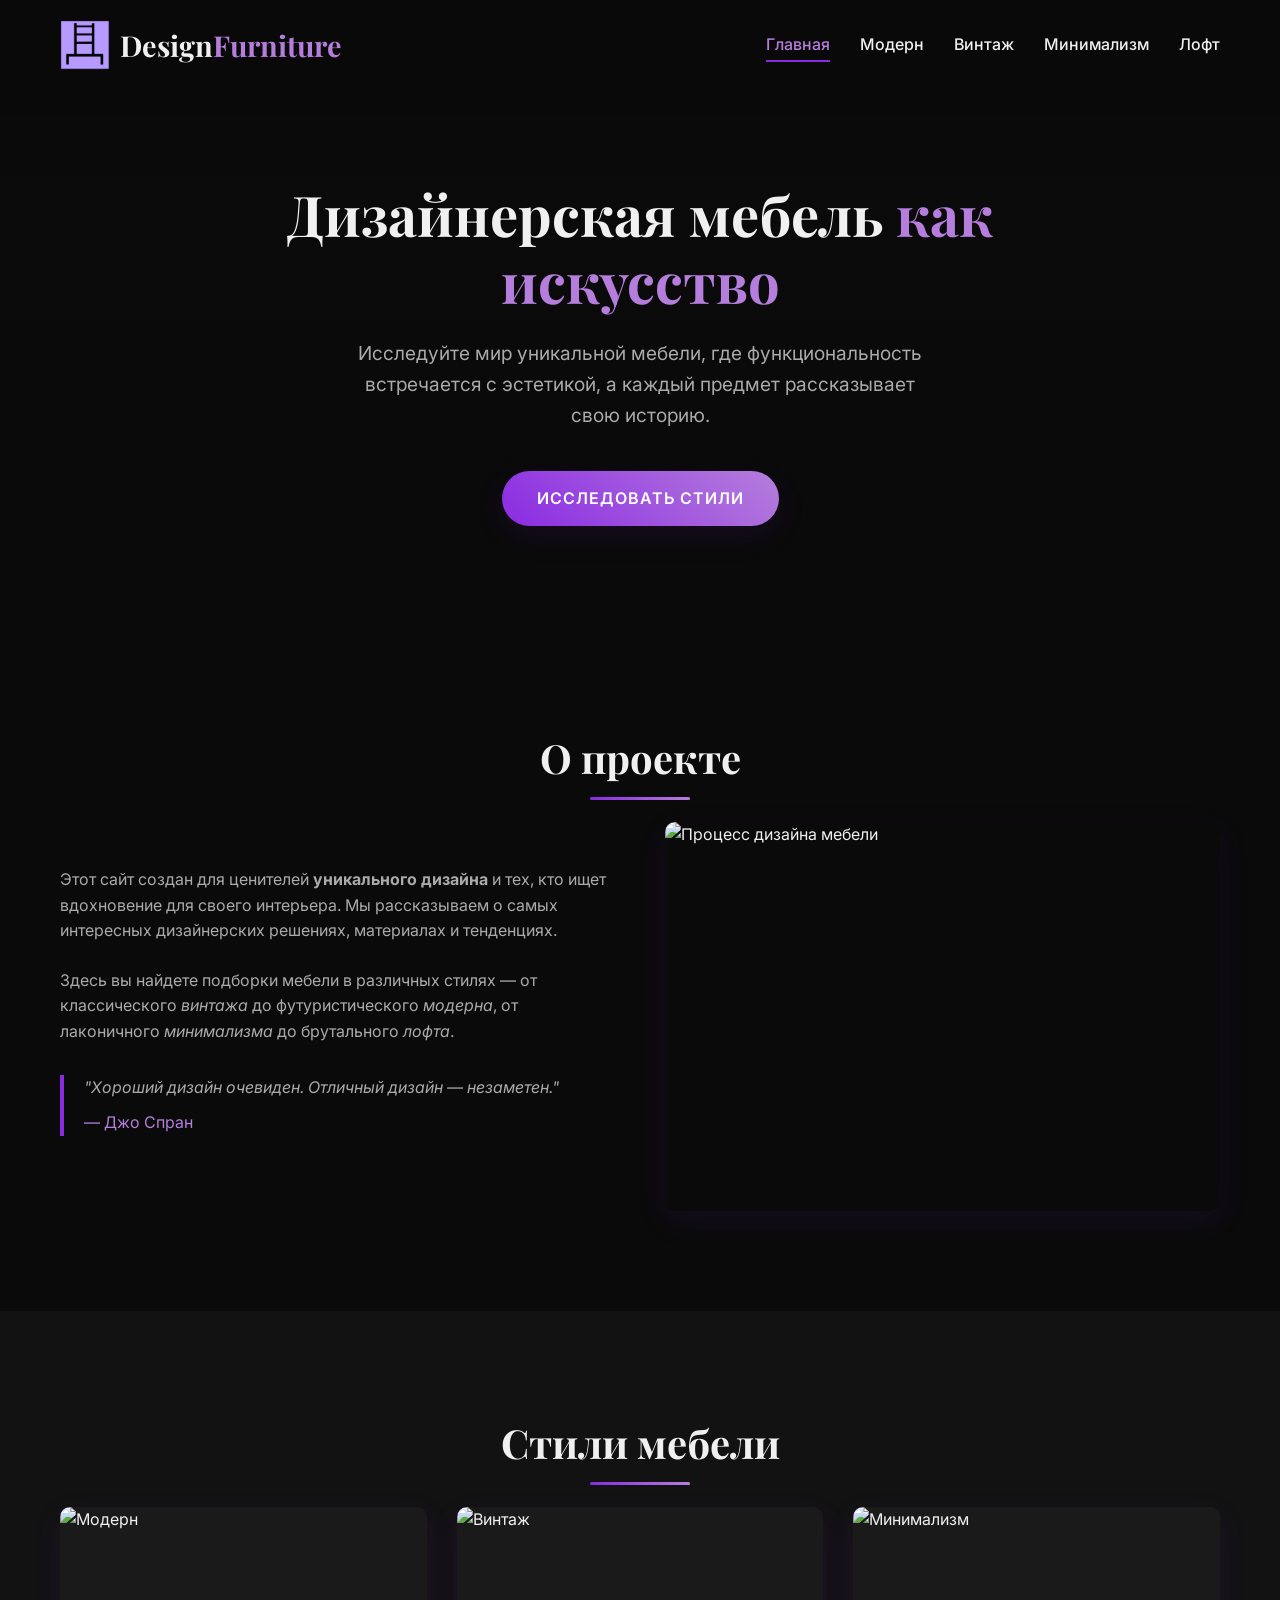
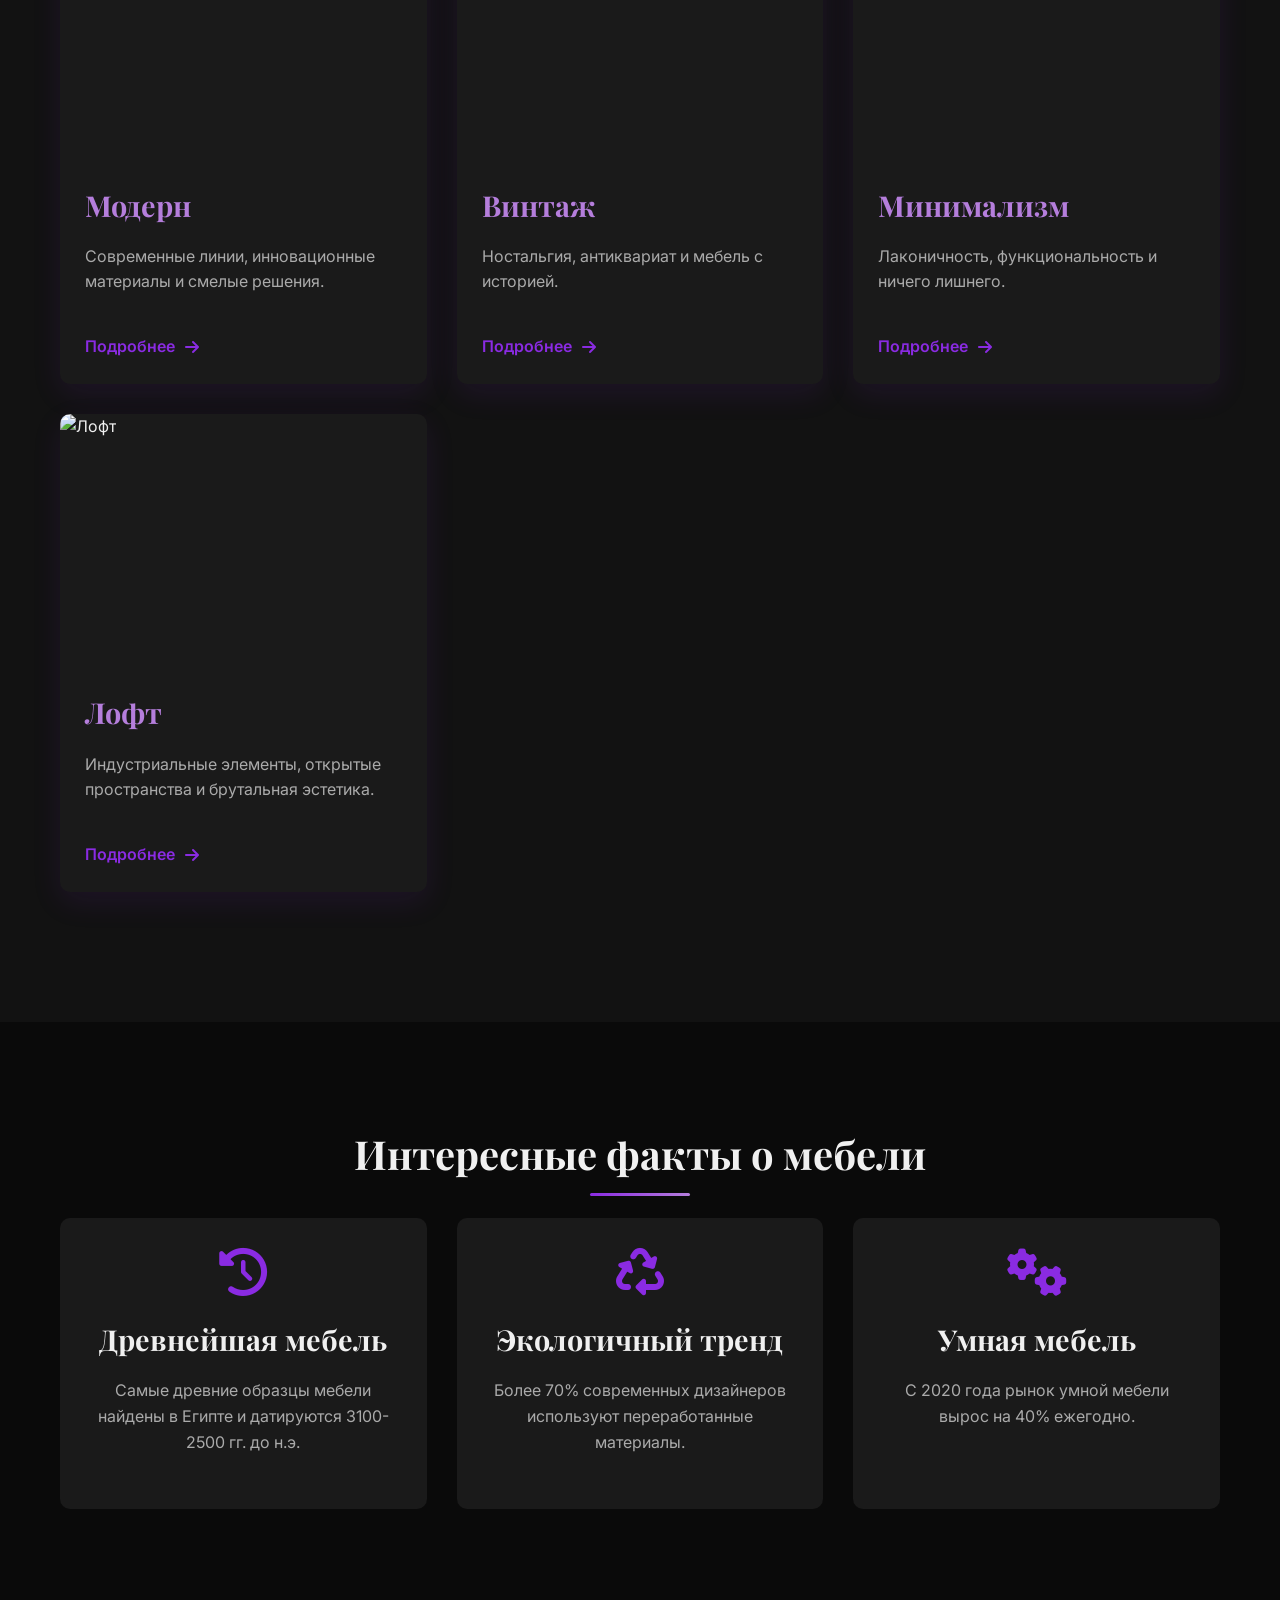
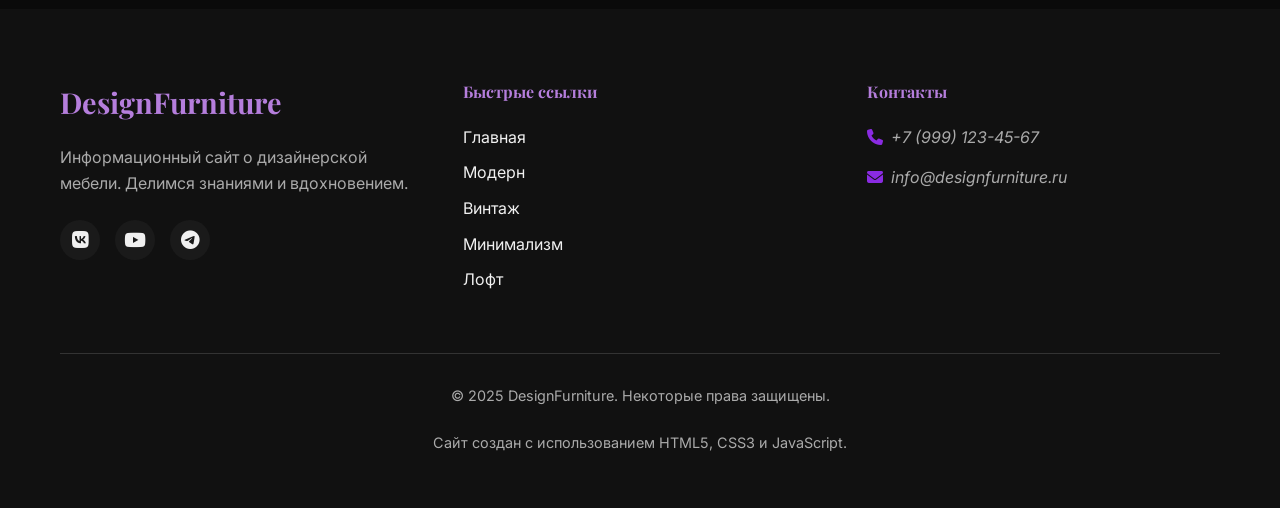
==== index.html @ 516ba51f "Верс_1" ====
<!DOCTYPE html>
<html lang="ru">
<link rel="icon" type="image/png" href="pages/assets/логотип.png">
<head>
    <meta charset="UTF-8">
    <meta name="viewport" content="width=device-width, initial-scale=1.0">
    <title>Design Furniture | Дизайнерская мебель</title>
    <link rel="stylesheet" href="styles.css">
    <link rel="stylesheet" href="https://cdnjs.cloudflare.com/ajax/libs/font-awesome/6.4.0/css/all.min.css">
    <link href="https://fonts.googleapis.com/css2?family=Inter:wght@300;400;500;600;700&family=Playfair+Display:wght@700&display=swap" rel="stylesheet">
</head>
<body>
    <!-- Шапка с навигацией -->
    <header class="header">
        <div class="container">
            <div class="header-content">
                <a href="index.html" class="logo">
                    <img src="pages/assets/логотип.png" height="50em">
                    <span>Design<span class="logo-accent">Furniture</span></span>
                </a>
                
                <nav class="nav" id="mainNav">
                    <ul class="nav-list">
                        <li class="nav-item"><a href="index.html" class="nav-link active">Главная</a></li>
                        <li class="nav-item"><a href="pages/modern.html" class="nav-link">Модерн</a></li>
                        <li class="nav-item"><a href="pages/vintage.html" class="nav-link">Винтаж</a></li>
                        <li class="nav-item"><a href="pages/minimalism.html" class="nav-link">Минимализм</a></li>
                        <li class="nav-item"><a href="pages/loft.html" class="nav-link">Лофт</a></li>
                    </ul>
                </nav>
                
                <div class="burger-menu" id="burgerMenu">
                    <span></span>
                    <span></span>
                    <span></span>
                </div>
            </div>
        </div>
    </header>

    <!-- Главный контент -->
    <main class="main">
        <!-- Герой-секция -->
        <section class="hero">
            <div class="container">
                <div class="hero-content">
                    <h1 class="hero-title">Дизайнерская мебель <span class="highlight">как искусство</span></h1>
                    <p class="hero-text">Исследуйте мир уникальной мебели, где функциональность встречается с эстетикой, а каждый предмет рассказывает свою историю.</p>
                    <a href="#styles" class="btn-hero">Исследовать стили</a>
                </div>
            </div>
        </section>

        <!-- Секция "О сайте" -->
        <section class="about">
            <div class="container">
                <h2 class="section-title">О проекте</h2>
                <div class="about-content">
                    <div class="about-text">
                        <p>Этот сайт создан для ценителей <strong>уникального дизайна</strong> и тех, кто ищет вдохновение для своего интерьера. Мы рассказываем о самых интересных дизайнерских решениях, материалах и тенденциях.</p>
                        <p>Здесь вы найдете подборки мебели в различных стилях — от классического <em>винтажа</em> до футуристического <em>модерна</em>, от лаконичного <em>минимализма</em> до брутального <em>лофта</em>.</p>
                        <blockquote class="quote">
                            "Хороший дизайн очевиден. Отличный дизайн — незаметен."
                            <cite>— Джо Спран</cite>
                        </blockquote>
                    </div>
                    <div class="about-image">
                        <img src="https://mir-s3-cdn-cf.behance.net/projects/404/20a96a138754061.Y3JvcCwxNzg5LDE0MDAsOCww.png" alt="Процесс дизайна мебели" width="500" height="350">
                    </div>
                </div>
            </div>
        </section>

        <!-- Секция со стилями -->
        <section class="styles" id="styles">
            <div class="container">
                <h2 class="section-title">Стили мебели</h2>
                <div class="styles-grid">
                    <article class="style-card">
                        <div class="card-image">
                            <img src="https://pic.rutubelist.ru/playlist/296d9b6a-b5a3-11ef-8673-02420a000b3f.jpg" alt="Модерн" width="400" height="250">
                        </div>
                        <div class="card-content">
                            <h3>Модерн</h3>
                            <p>Современные линии, инновационные материалы и смелые решения.</p>
                            <a href="pages/modern.html" class="btn-card">Подробнее <i class="fas fa-arrow-right"></i></a>
                        </div>
                    </article>
                    
                    <article class="style-card">
                        <div class="card-image">
                            <img src="https://cs1.livemaster.ru/storage/27/12/bbef2e08937c704de5c26e4995up--vintazh-antikvarnaya-mebel-bolshoj-assortiment-na-vybor.jpg" alt="Винтаж" width="400" height="250">
                        </div>
                        <div class="card-content">
                            <h3>Винтаж</h3>
                            <p>Ностальгия, антиквариат и мебель с историей.</p>
                            <a href="pages/vintage.html" class="btn-card">Подробнее <i class="fas fa-arrow-right"></i></a>
                        </div>
                    </article>
                    
                    <article class="style-card">
                        <div class="card-image">
                            <img src="https://www.reflexangelo.com/wp-content/uploads/2021/06/6076_luce-scrivania_1-cassettiera.jpg" alt="Минимализм" width="400" height="250">
                        </div>
                        <div class="card-content">
                            <h3>Минимализм</h3>
                            <p>Лаконичность, функциональность и ничего лишнего.</p>
                            <a href="pages/minimalism.html" class="btn-card">Подробнее <i class="fas fa-arrow-right"></i></a>
                        </div>
                    </article>
                </div>
                
                <div class="styles-grid">
                    <article class="style-card">
                        <div class="card-image">
                            <img src="https://kovanni.ru/wp-content/uploads/2021/08/image.jpg" alt="Лофт" width="400" height="250">
                        </div>
                        <div class="card-content">
                            <h3>Лофт</h3>
                            <p>Индустриальные элементы, открытые пространства и брутальная эстетика.</p>
                            <a href="pages/loft.html" class="btn-card">Подробнее <i class="fas fa-arrow-right"></i></a>
                        </div>
                    </article>
                </div>
            </div>
        </section>

        <!-- Секция с фактами -->
        <section class="facts">
            <div class="container">
                <h2 class="section-title">Интересные факты о мебели</h2>
                <div class="facts-list">
                    <div class="fact-item">
                        <i class="fas fa-history fact-icon"></i>
                        <h3>Древнейшая мебель</h3>
                        <p>Самые древние образцы мебели найдены в Египте и датируются 3100-2500 гг. до н.э.</p>
                    </div>
                    <div class="fact-item">
                        <i class="fas fa-recycle fact-icon"></i>
                        <h3>Экологичный тренд</h3>
                        <p>Более 70% современных дизайнеров используют переработанные материалы.</p>
                    </div>
                    <div class="fact-item">
                        <i class="fas fa-cogs fact-icon"></i>
                        <h3>Умная мебель</h3>
                        <p>С 2020 года рынок умной мебели вырос на 40% ежегодно.</p>
                    </div>
                </div>
            </div>
        </section>
    </main>

    <!-- Подвал -->
    <footer class="footer">
        <div class="container">
            <div class="footer-content">
                <div class="footer-info">
                    <h3>DesignFurniture</h3>
                    <p>Информационный сайт о дизайнерской мебели. Делимся знаниями и вдохновением.</p>
                    <div class="social-links">
                        <a href="#" class="social-link"><i class="fab fa-vk"></i></a>
                        <a href="#" class="social-link"><i class="fab fa-youtube"></i></a>
                        <a href="#" class="social-link"><i class="fab fa-telegram"></i></a>
                    </div>
                </div>
                
                <div class="footer-nav">
                    <h4>Быстрые ссылки</h4>
                    <ul>
                        <li><a href="index.html">Главная</a></li>
                        <li><a href="pages/modern.html">Модерн</a></li>
                        <li><a href="pages/vintage.html">Винтаж</a></li>
                        <li><a href="pages/minimalism.html">Минимализм</a></li>
                        <li><a href="pages/loft.html">Лофт</a></li>
                    </ul>
                </div>
                
                <div class="footer-contact">
                    <h4>Контакты</h4>
                    <address>
                        <p><a href="tel:+79991234567"><i class="fas fa-phone"></i> +7 (999) 123-45-67</a></p>
                        <p><a href="mailto:info@designfurniture.ru"><i class="fas fa-envelope"></i> info@designfurniture.ru</a></p>
                    </address>
                </div>
            </div>
            
            <div class="footer-bottom">
                <p>&copy; 2025 DesignFurniture. Некоторые права защищены.</p>
                <p>Сайт создан с использованием HTML5, CSS3 и JavaScript.</p>
            </div>
        </div>
    </footer>

    <script src="burger-menu.js"></script>
    <script src="script.js"></script>
</body>
</html>
---- styles.css ----
/* CSS переменные */
:root {
    --primary-color: #8a2be2;
    --primary-light: #b57edc;
    --primary-dark: #5a1a9c;
    --secondary-color: #d4a5ff;
    --bg-dark: #0a0a0a;
    --bg-card: #1a1a1a;
    --text-light: #f0f0f0;
    --text-gray: #aaa;
    --border-color: #333;
    --shadow: 0 10px 30px rgba(138, 43, 226, 0.1);
    --transition: all 0.3s ease;
}

/* Сброс и базовые стили */
* {
    margin: 0;
    padding: 0;
    box-sizing: border-box;
}

body {
    font-family: 'Inter', sans-serif;
    background-color: var(--bg-dark);
    color: var(--text-light);
    line-height: 1.6;
    overflow-x: hidden;
}

.container {
    width: 100%;
    max-width: 1200px;
    margin: 0 auto;
    padding: 0 20px;
}

/* Типография */
h1, h2, h3, h4, .logo {
    font-family: 'Playfair Display', serif;
    font-weight: 700;
}

h1 {
    font-size: 3.5rem;
    line-height: 1.2;
    margin-bottom: 1.5rem;
}

h2 {
    font-size: 2.5rem;
    margin-bottom: 2rem;
    text-align: center;
    position: relative;
}

h2:after {
    content: '';
    position: absolute;
    bottom: -10px;
    left: 50%;
    transform: translateX(-50%);
    width: 100px;
    height: 3px;
    background: linear-gradient(90deg, var(--primary-color), var(--primary-light));
    border-radius: 2px;
}

h3 {
    font-size: 1.8rem;
    margin-bottom: 1rem;
}

p {
    margin-bottom: 1.5rem;
    color: var(--text-gray);
}

a {
    text-decoration: none;
    color: inherit;
    transition: var(--transition);
}

.highlight {
    color: var(--primary-light);
    position: relative;
}

.highlight:after {
    content: '';
    position: absolute;
    bottom: 2px;
    left: 0;
    width: 100%;
    height: 4px;
    background-color: var(--primary-color);
    opacity: 0.3;
    z-index: -1;
}

/* Шапка */
.header {
    background-color: rgba(10, 10, 10, 0.95);
    backdrop-filter: blur(10px);
    padding: 20px 0;
    position: fixed;
    top: 0;
    left: 0;
    width: 100%;
    z-index: 1000;
    box-shadow: 0 5px 20px rgba(0, 0, 0, 0.2);
}

.header-content {
    display: flex;
    justify-content: space-between;
    align-items: center;
}

.logo {
    font-size: 1.8rem;
    display: flex;
    align-items: center;
    gap: 10px;
}

.logo i {
    color: var(--primary-color);
    font-size: 2rem;
}

.logo-accent {
    color: var(--primary-light);
}

/* Навигация */
.nav-list {
    display: flex;
    list-style: none;
    gap: 30px;
}

.nav-link {
    font-weight: 500;
    padding: 8px 0;
    position: relative;
}

.nav-link:after {
    content: '';
    position: absolute;
    bottom: 0;
    left: 0;
    width: 0;
    height: 2px;
    background-color: var(--primary-color);
    transition: var(--transition);
}

.nav-link:hover:after,
.nav-link.active:after {
    width: 100%;
}

.nav-link:hover,
.nav-link.active {
    color: var(--primary-light);
}

/* Бургер-меню */
.burger-menu {
    display: none;
    flex-direction: column;
    justify-content: space-between;
    width: 30px;
    height: 21px;
    cursor: pointer;
    z-index: 1001;
}

.burger-menu span {
    display: block;
    height: 3px;
    width: 100%;
    background-color: var(--text-light);
    border-radius: 3px;
    transition: var(--transition);
}

/* Главный контент */
.main {
    margin-top: 80px;
}

/* Герой-секция */
.hero {
    padding: 100px 0;
    background: linear-gradient(rgba(10, 10, 10, 0.8), rgba(10, 10, 10, 0.9)), url('images/hero-bg.jpg');
    background-size: cover;
    background-position: center;
    text-align: center;
}

.hero-content {
    max-width: 800px;
    margin: 0 auto;
}

.hero-text {
    font-size: 1.2rem;
    margin-bottom: 2.5rem;
    max-width: 600px;
    margin-left: auto;
    margin-right: auto;
}

.btn-hero {
    display: inline-block;
    background: linear-gradient(45deg, var(--primary-color), var(--primary-light));
    color: white;
    padding: 15px 35px;
    border-radius: 50px;
    font-weight: 600;
    text-transform: uppercase;
    letter-spacing: 1px;
    box-shadow: var(--shadow);
    transition: var(--transition);
}

.btn-hero:hover {
    transform: translateY(-5px);
    box-shadow: 0 15px 35px rgba(138, 43, 226, 0.3);
}

/* Секция "О сайте" */
.about {
    padding: 100px 0;
}

.about-content {
    display: flex;
    align-items: center;
    gap: 50px;
}

.about-text {
    flex: 1;
}

.about-image {
    flex: 1;
    border-radius: 10px;
    overflow: hidden;
    box-shadow: var(--shadow);
}

.about-image img {
    width: 100%;
    height: auto;
    display: block;
    transition: var(--transition);
}

.about-image:hover img {
    transform: scale(1.05);
}

.quote {
    border-left: 4px solid var(--primary-color);
    padding-left: 20px;
    margin: 30px 0;
    font-style: italic;
    color: var(--text-gray);
}

.quote cite {
    display: block;
    margin-top: 10px;
    font-style: normal;
    color: var(--primary-light);
}

/* Секция со стилями */
.styles {
    padding: 100px 0;
    background-color: rgba(26, 26, 26, 0.5);
}

.styles-grid {
    display: grid;
    grid-template-columns: repeat(3, 1fr);
    gap: 30px;
    margin-bottom: 30px;
}

.style-card {
    background-color: var(--bg-card);
    border-radius: 10px;
    overflow: hidden;
    box-shadow: var(--shadow);
    transition: var(--transition);
    position: relative;
}

.style-card:hover {
    transform: translateY(-10px);
    box-shadow: 0 20px 40px rgba(138, 43, 226, 0.2);
}

.card-image {
    height: 250px;
    overflow: hidden;
}

.card-image img {
    width: 100%;
    height: 100%;
    object-fit: cover;
    transition: var(--transition);
}

.style-card:hover .card-image img {
    transform: scale(1.1);
}

.card-content {
    padding: 25px;
}

.card-content h3 {
    color: var(--primary-light);
}

.btn-card {
    display: inline-flex;
    align-items: center;
    gap: 10px;
    color: var(--primary-color);
    font-weight: 600;
    margin-top: 15px;
}

.btn-card:hover {
    color: var(--primary-light);
    gap: 15px;
}

/* Секция с фактами */
.facts {
    padding: 100px 0;
}

.facts-list {
    display: grid;
    grid-template-columns: repeat(3, 1fr);
    gap: 30px;
}

.fact-item {
    text-align: center;
    padding: 30px;
    background-color: var(--bg-card);
    border-radius: 10px;
    transition: var(--transition);
}

.fact-item:hover {
    transform: translateY(-5px);
    box-shadow: var(--shadow);
}

.fact-icon {
    font-size: 3rem;
    color: var(--primary-color);
    margin-bottom: 20px;
}

/* Подвал */
.footer {
    background-color: #111;
    padding: 70px 0 30px;
}

.footer-content {
    display: grid;
    grid-template-columns: repeat(3, 1fr);
    gap: 50px;
    margin-bottom: 50px;
}

.footer-info h3 {
    color: var(--primary-light);
    margin-bottom: 20px;
}

.social-links {
    display: flex;
    gap: 15px;
    margin-top: 20px;
}

.social-link {
    display: flex;
    align-items: center;
    justify-content: center;
    width: 40px;
    height: 40px;
    background-color: var(--bg-card);
    border-radius: 50%;
    font-size: 1.2rem;
    transition: var(--transition);
}

.social-link:hover {
    background-color: var(--primary-color);
    transform: translateY(-5px);
}

.footer-nav h4,
.footer-contact h4 {
    color: var(--primary-light);
    margin-bottom: 20px;
}

.footer-nav ul {
    list-style: none;
}

.footer-nav li {
    margin-bottom: 10px;
}

.footer-nav a:hover {
    color: var(--primary-light);
    padding-left: 5px;
}

.footer-contact address p {
    display: flex;
    align-items: center;
    gap: 10px;
    margin-bottom: 15px;
}

.footer-contact i {
    color: var(--primary-color);
    width: 20px;
}

.footer-bottom {
    text-align: center;
    padding-top: 30px;
    border-top: 1px solid var(--border-color);
    color: var(--text-gray);
    font-size: 0.9rem;
}

/* Адаптивность */
@media (max-width: 1024px) {
    .styles-grid,
    .facts-list {
        grid-template-columns: repeat(2, 1fr);
    }
    
    .footer-content {
        grid-template-columns: repeat(2, 1fr);
    }
}

@media (max-width: 768px) {
    h1 {
        font-size: 2.5rem;
    }
    
    h2 {
        font-size: 2rem;
    }
    
    .burger-menu {
        display: flex;
    }
    
    .nav {
        position: fixed;
        top: 0;
        right: -100%;
        width: 80%;
        max-width: 300px;
        height: 100vh;
        background-color: rgba(26, 26, 26, 0.98);
        backdrop-filter: blur(10px);
        padding: 100px 30px 30px;
        transition: right 0.5s ease;
        z-index: 1000;
    }
    
    .nav.active {
        right: 0;
    }
    
    .nav-list {
        flex-direction: column;
        gap: 20px;
    }
    
    .burger-menu.active span:nth-child(1) {
        transform: rotate(45deg) translate(6px, 6px);
    }
    
    .burger-menu.active span:nth-child(2) {
        opacity: 0;
    }
    
    .burger-menu.active span:nth-child(3) {
        transform: rotate(-45deg) translate(6px, -6px);
    }
    
    .about-content {
        flex-direction: column;
    }
    
    .styles-grid,
    .facts-list {
        grid-template-columns: 1fr;
    }
    
    .footer-content {
        grid-template-columns: 1fr;
        gap: 30px;
    }
}

@media (max-width: 480px) {
    .container {
        padding: 0 15px;
    }
    
    h1 {
        font-size: 2rem;
    }
    
    h2 {
        font-size: 1.8rem;
    }
    
    .hero {
        padding: 70px 0;
    }
    
    .about,
    .styles,
    .facts {
        padding: 70px 0;
    }
    
    .btn-hero {
        padding: 12px 25px;
    }
}

@media (max-width: 320px) {
    h1 {
        font-size: 1.8rem;
    }
    
    .hero-text {
        font-size: 1rem;
    }
    
    .logo {
        font-size: 1.5rem;
    }
    
    .logo i {
        font-size: 1.7rem;
    }
}

/* Дополнительные стили для страниц стилей */
.styled-list {
    list-style: none;
    margin: 20px 0;
}

.styled-list li {
    padding-left: 25px;
    position: relative;
    margin-bottom: 10px;
}

.styled-list li:before {
    content: '▸';
    position: absolute;
    left: 0;
    color: var(--primary-color);
}

.materials {
    display: flex;
    flex-wrap: wrap;
    gap: 10px;
    margin-top: 15px;
}

.material-tag {
    background-color: rgba(138, 43, 226, 0.2);
    color: var(--primary-light);
    padding: 5px 10px;
    border-radius: 20px;
    font-size: 0.8rem;
    font-weight: 500;
}

/* Анимации */
@keyframes fadeInUp {
    from {
        opacity: 0;
        transform: translateY(30px);
    }
    to {
        opacity: 1;
        transform: translateY(0);
    }
}

.animated {
    animation: fadeInUp 0.8s ease forwards;
}

/* Стили для страницы Винтаж */
.description-list {
    margin: 20px 0;
}

.description-list dt {
    font-weight: 600;
    color: var(--primary-light);
    margin-top: 15px;
}

.description-list dd {
    margin-left: 20px;
    margin-bottom: 10px;
    color: var(--text-gray);
}

/* Стили для таймлайна */
.timeline {
    padding: 80px 0;
}

.timeline-container {
    max-width: 800px;
    margin: 0 auto;
    position: relative;
}

/* Вертикальная линия таймлайна */
.timeline-container:before {
    content: '';
    position: absolute;
    left: 100px;
    top: 0;
    bottom: 0;
    width: 3px;
    background: linear-gradient(to bottom, var(--primary-color), var(--primary-light));
    z-index: 1;
}

.timeline-item {
    display: flex;
    margin-bottom: 60px;
    position: relative;
    z-index: 2;
}

/* Точки на линии таймлайна */
.timeline-item:after {
    content: '';
    position: absolute;
    left: 97px;
    top: 0;
    width: 9px;
    height: 9px;
    background-color: var(--primary-light);
    border-radius: 50%;
    border: 3px solid var(--bg-dark);
    z-index: 3;
}

.timeline-year {
    width: 100px;
    font-weight: 700;
    font-size: 1.2rem;
    color: var(--primary-light);
    flex-shrink: 0;
    text-align: right;
    padding-right: 30px;
    position: relative;
}

.timeline-content {
    flex: 1;
    padding-left: 40px;
    background-color: rgba(26, 26, 26, 0.7);
    border-radius: 10px;
    padding: 25px;
    margin-left: 20px;
    border-left: 3px solid var(--primary-color);
    box-shadow: 0 5px 15px rgba(0, 0, 0, 0.1);
}

.timeline-content h3 {
    margin-top: 0;
    color: var(--primary-light);
    margin-bottom: 10px;
}

/* Адаптивность для таймлайна */
@media (max-width: 768px) {
    .timeline-container:before {
        left: 30px; /* Сдвигаем линию левее */
    }
    
    .timeline-item {
        flex-direction: column;
        margin-bottom: 50px;
    }
    
    .timeline-item:after {
        left: 27px; /* Сдвигаем точку вместе с линией */
    }
    
    .timeline-year {
        width: auto;
        text-align: left;
        padding-left: 60px; /* Отступ для точки и линии */
        padding-right: 0;
        margin-bottom: 10px;
        font-size: 1.3rem;
    }
    
    .timeline-content {
        margin-left: 60px;
        padding-left: 25px;
        margin-top: 10px;
    }
}

@media (max-width: 480px) {
    .timeline-container:before {
        left: 20px;
    }
    
    .timeline-item:after {
        left: 17px;
    }
    
    .timeline-year {
        padding-left: 40px;
        font-size: 1.1rem;
    }
    
    .timeline-content {
        padding: 20px;
    }
}

@media (max-width: 320px) {
    .timeline-container:before {
        left: 15px;
    }
    
    .timeline-item:after {
        left: 12px;
        width: 7px;
        height: 7px;
    }
    
    .timeline-year {
        padding-left: 30px;
        font-size: 1rem;
    }
    
    .timeline-content {
        padding: 15px;
        font-size: 0.9rem;
    }
}

/* Стили для страницы Минимализм */
.comparison {
    padding: 80px 0;
}

.comparison-grid {
    display: grid;
    grid-template-columns: repeat(2, 1fr);
    gap: 40px;
    max-width: 800px;
    margin: 0 auto;
}

.comparison-item {
    padding: 30px;
    border-radius: 10px;
    background-color: var(--bg-card);
}

.comparison-item h3 {
    text-align: center;
    margin-bottom: 20px;
}

.comparison-item.minimalist {
    border-top: 4px solid var(--primary-color);
}

.comparison-item.maximalist {
    border-top: 4px solid #ff6b6b;
}

.comparison-item ul {
    list-style: none;
}

.comparison-item li {
    padding: 8px 0;
    border-bottom: 1px solid var(--border-color);
}

.comparison-item li:last-child {
    border-bottom: none;
}

/* Стили для страницы Лофт */
.conversion {
    padding: 80px 0;
}

.conversion-steps {
    display: grid;
    grid-template-columns: repeat(4, 1fr);
    gap: 20px;
}

.step {
    text-align: center;
    padding: 20px;
    background-color: var(--bg-card);
    border-radius: 10px;
    position: relative;
}

.step-number {
    width: 40px;
    height: 40px;
    background-color: var(--primary-color);
    color: white;
    border-radius: 50%;
    display: flex;
    align-items: center;
    justify-content: center;
    font-weight: 700;
    font-size: 1.2rem;
    margin: 0 auto 15px;
}

.step h3 {
    font-size: 1.2rem;
    margin-bottom: 10px;
}

/* Адаптивность для новых элементов */
@media (max-width: 1024px) {
    .conversion-steps {
        grid-template-columns: repeat(2, 1fr);
    }
}

@media (max-width: 768px) {
    .timeline-item {
        flex-direction: column;
    }
    
    .timeline-item:before {
        left: 20px;
    }
    
    .timeline-year {
        width: auto;
        margin-bottom: 10px;
    }
    
    .timeline-content {
        padding-left: 40px;
    }
    
    .comparison-grid {
        grid-template-columns: 1fr;
    }
    
    .conversion-steps {
        grid-template-columns: 1fr;
    }
}

@media (max-width: 480px) {
    .timeline-content {
        padding-left: 30px;
    }
}
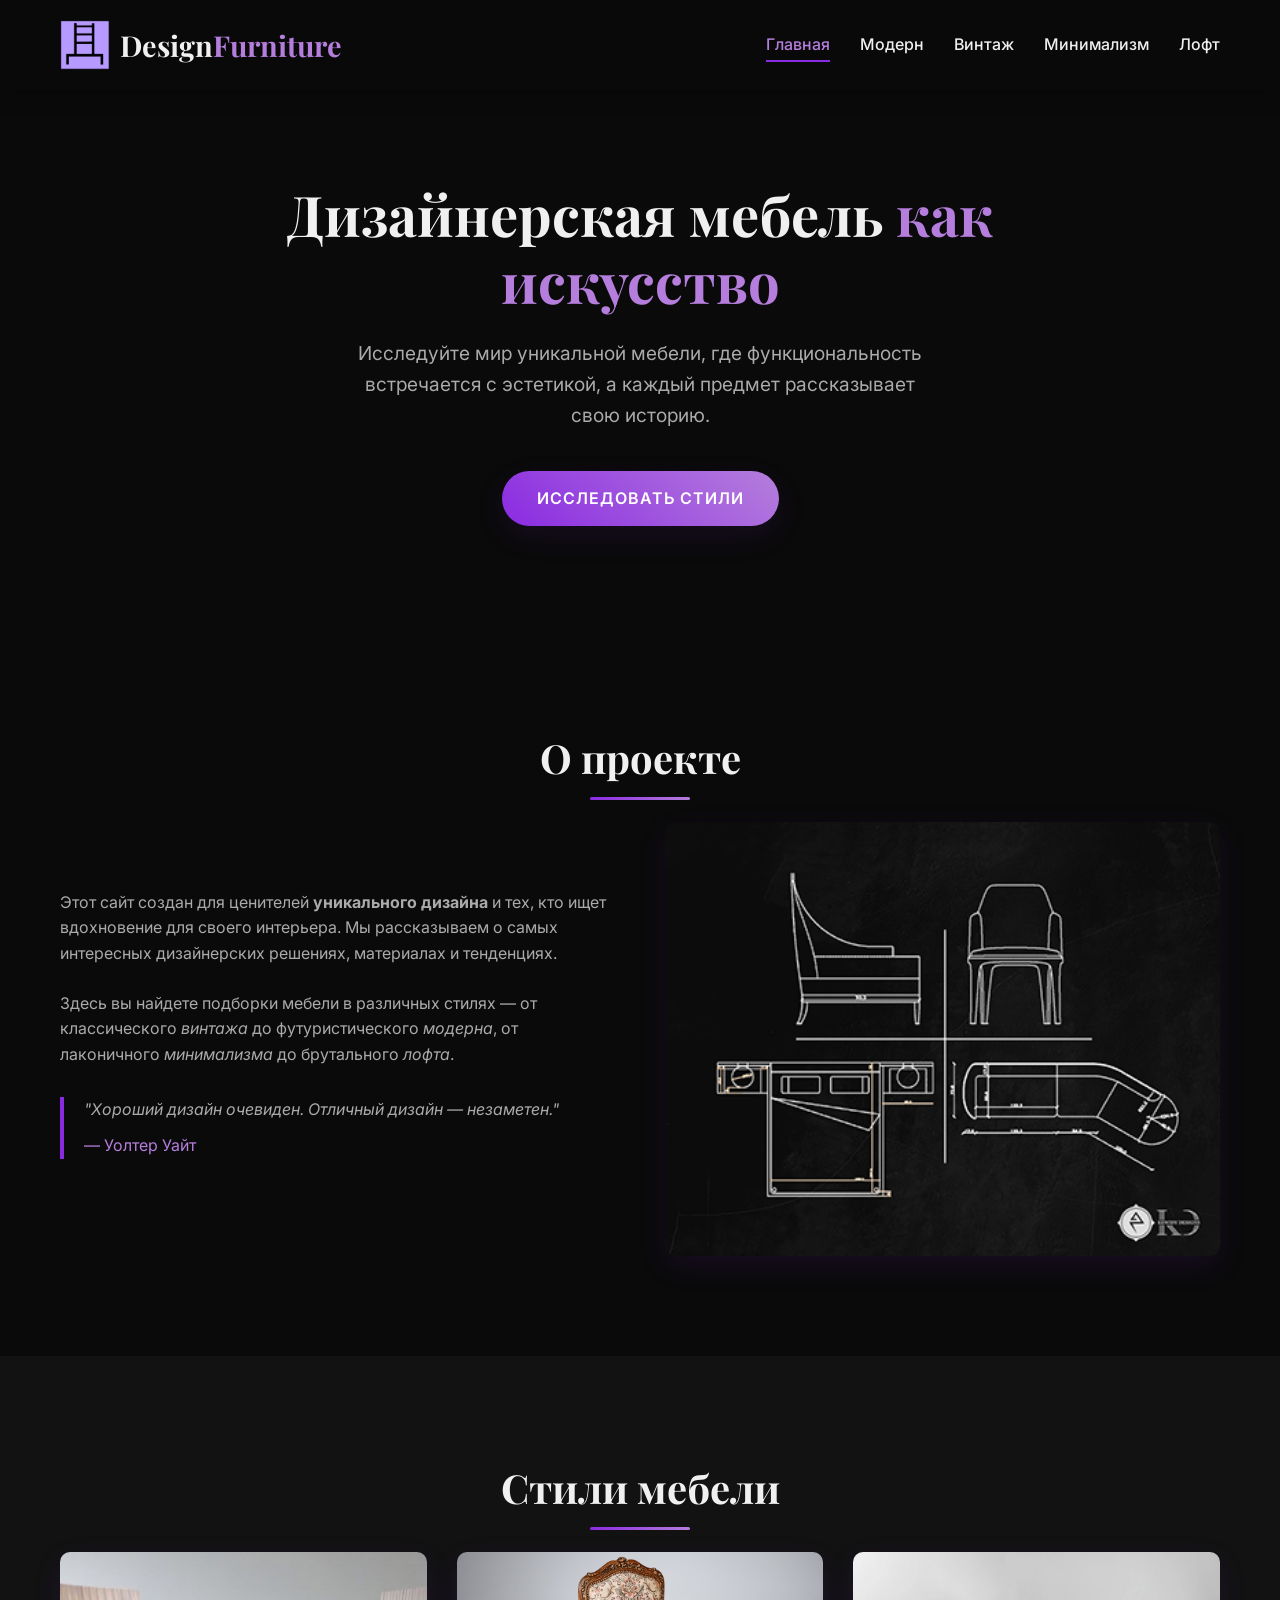
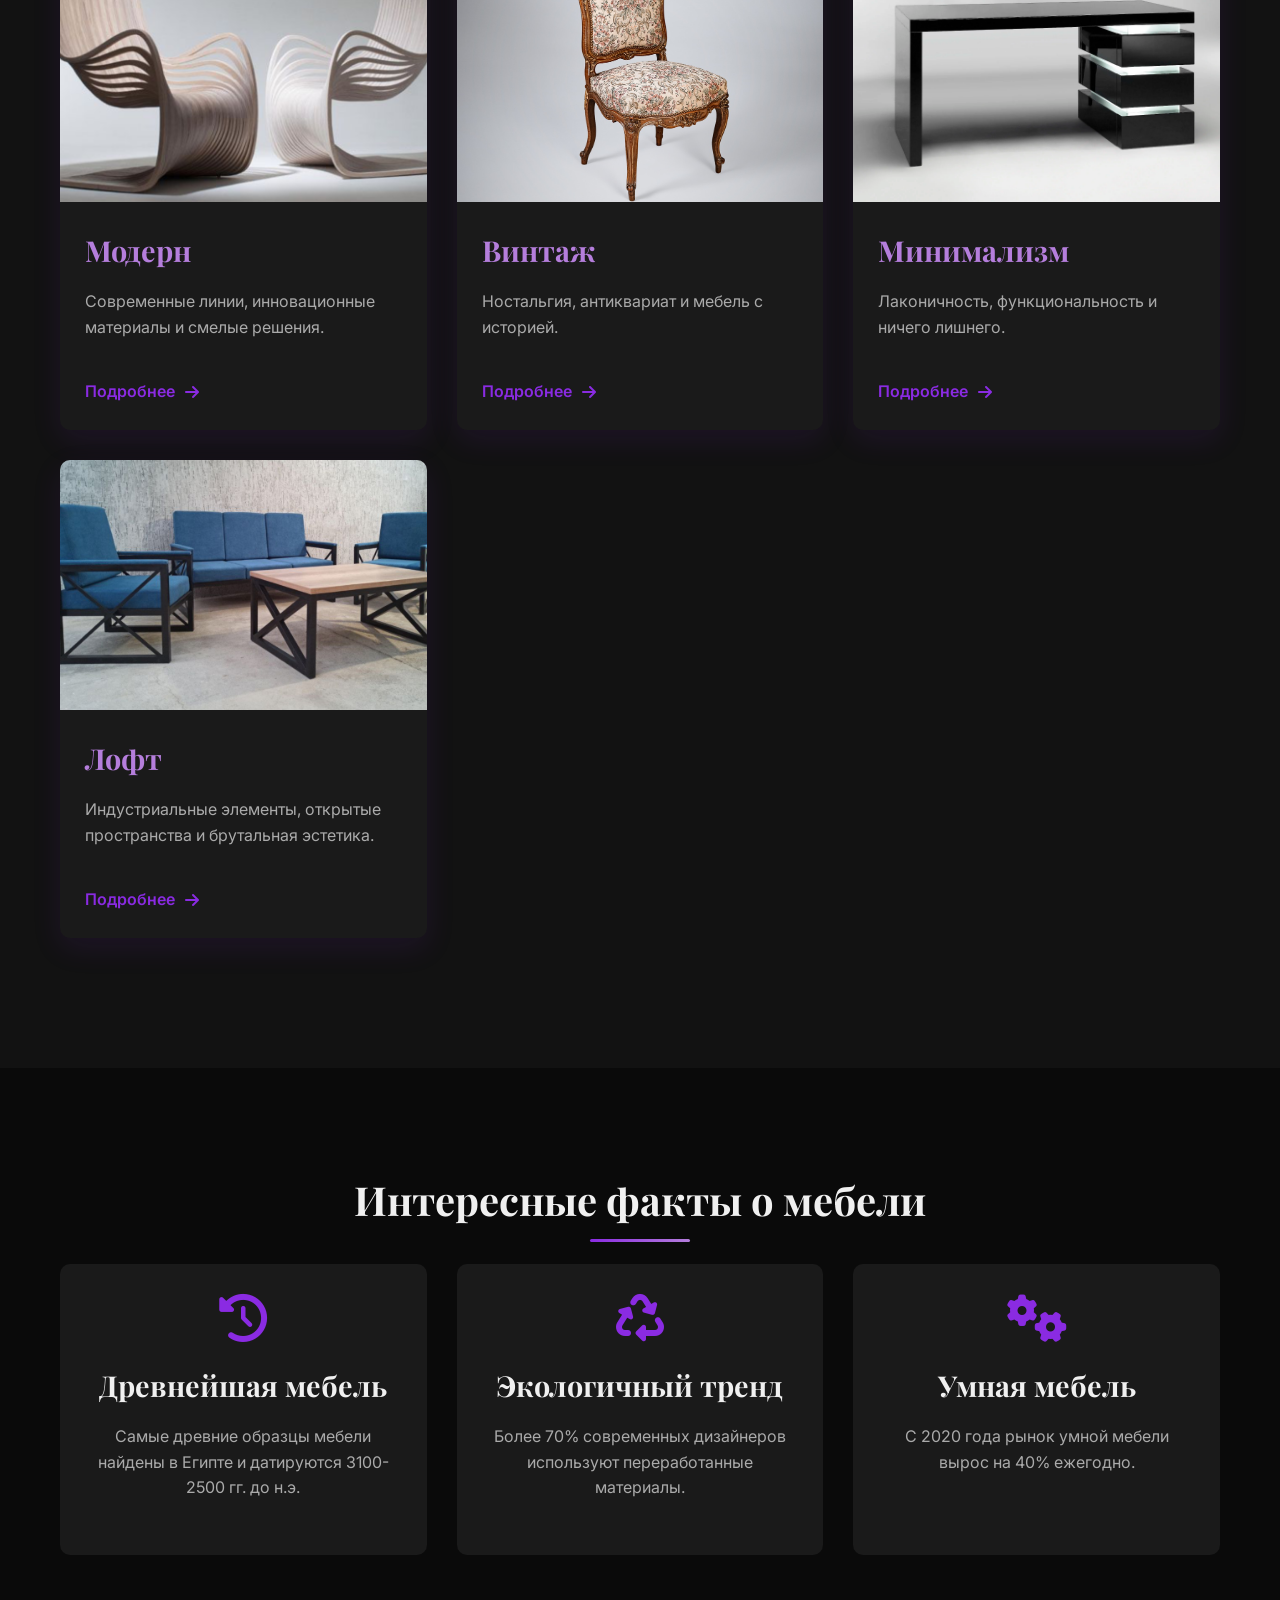
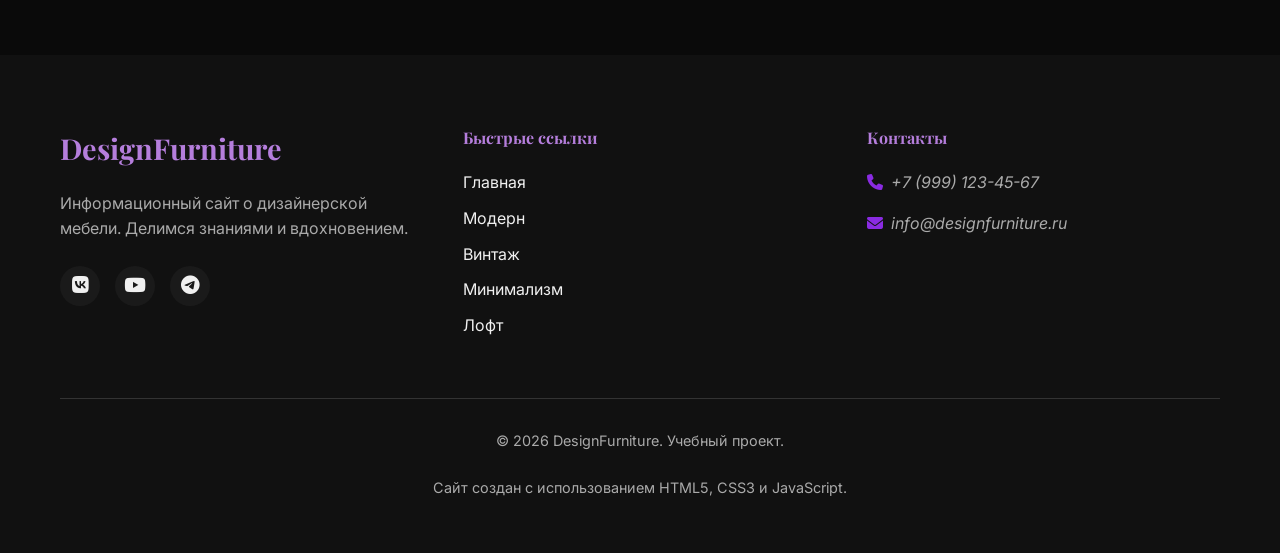
==== commit 457faeef: "maybe last - фото теперь в ассетах, чтоб не пропадало - цитаты немного изменены" ====
--- a/index.html
+++ b/index.html
@@ -61,11 +61,11 @@
                         <p>Здесь вы найдете подборки мебели в различных стилях — от классического <em>винтажа</em> до футуристического <em>модерна</em>, от лаконичного <em>минимализма</em> до брутального <em>лофта</em>.</p>
                         <blockquote class="quote">
                             "Хороший дизайн очевиден. Отличный дизайн — незаметен."
-                            <cite>— Джо Спран</cite>
+                            <cite>— Уолтер Уайт</cite>
                         </blockquote>
                     </div>
                     <div class="about-image">
-                        <img src="https://mir-s3-cdn-cf.behance.net/projects/404/20a96a138754061.Y3JvcCwxNzg5LDE0MDAsOCww.png" alt="Процесс дизайна мебели" width="500" height="350">
+                        <img src="pages/assets/index_project.png" alt="Процесс дизайна мебели" width="500" height="350">
                     </div>
                 </div>
             </div>
@@ -78,7 +78,7 @@
                 <div class="styles-grid">
                     <article class="style-card">
                         <div class="card-image">
-                            <img src="https://pic.rutubelist.ru/playlist/296d9b6a-b5a3-11ef-8673-02420a000b3f.jpg" alt="Модерн" width="400" height="250">
+                            <img src="pages/assets/index_modern.jpg" alt="Модерн" width="400" height="250">
                         </div>
                         <div class="card-content">
                             <h3>Модерн</h3>
@@ -89,7 +89,7 @@
                     
                     <article class="style-card">
                         <div class="card-image">
-                            <img src="https://cs1.livemaster.ru/storage/27/12/bbef2e08937c704de5c26e4995up--vintazh-antikvarnaya-mebel-bolshoj-assortiment-na-vybor.jpg" alt="Винтаж" width="400" height="250">
+                            <img src="pages/assets/index_vintage.jpg" alt="Винтаж" width="400" height="250">
                         </div>
                         <div class="card-content">
                             <h3>Винтаж</h3>
@@ -100,7 +100,7 @@
                     
                     <article class="style-card">
                         <div class="card-image">
-                            <img src="https://www.reflexangelo.com/wp-content/uploads/2021/06/6076_luce-scrivania_1-cassettiera.jpg" alt="Минимализм" width="400" height="250">
+                            <img src="pages/assets/index_minimalism.webp" alt="Минимализм" width="400" height="250">
                         </div>
                         <div class="card-content">
                             <h3>Минимализм</h3>
@@ -113,7 +113,7 @@
                 <div class="styles-grid">
                     <article class="style-card">
                         <div class="card-image">
-                            <img src="https://kovanni.ru/wp-content/uploads/2021/08/image.jpg" alt="Лофт" width="400" height="250">
+                            <img src="pages/assets/index_loft.jpg" alt="Лофт" width="400" height="250">
                         </div>
                         <div class="card-content">
                             <h3>Лофт</h3>
@@ -158,9 +158,9 @@
                     <h3>DesignFurniture</h3>
                     <p>Информационный сайт о дизайнерской мебели. Делимся знаниями и вдохновением.</p>
                     <div class="social-links">
-                        <a href="#" class="social-link"><i class="fab fa-vk"></i></a>
-                        <a href="#" class="social-link"><i class="fab fa-youtube"></i></a>
-                        <a href="#" class="social-link"><i class="fab fa-telegram"></i></a>
+                        <a href="https://vkvideo.ru/video-223473568_456239019" class="social-link"><i class="fab fa-vk"></i></a>
+                        <a href="https://youtu.be/8rw8JMbL_m0?si=D7xBxo1O5tX2eYhA" class="social-link"><i class="fab fa-youtube"></i></a>
+                        <a href="https://t.me/ugh_ftw" class="social-link"><i class="fab fa-telegram"></i></a>
                     </div>
                 </div>
                 
@@ -185,7 +185,7 @@
             </div>
             
             <div class="footer-bottom">
-                <p>&copy; 2025 DesignFurniture. Некоторые права защищены.</p>
+                <p>&copy; 2026 DesignFurniture. Учебный проект.</p>
                 <p>Сайт создан с использованием HTML5, CSS3 и JavaScript.</p>
             </div>
         </div>
--- a/styles.css
+++ b/styles.css
@@ -36,7 +36,11 @@
 }
 
 /* Типография */
-h1, h2, h3, h4, .logo {
+h1,
+h2,
+h3,
+h4,
+.logo {
     font-family: 'Playfair Display', serif;
     font-weight: 700;
 }
@@ -458,11 +462,12 @@
 
 /* Адаптивность */
 @media (max-width: 1024px) {
+
     .styles-grid,
     .facts-list {
         grid-template-columns: repeat(2, 1fr);
     }
-    
+
     .footer-content {
         grid-template-columns: repeat(2, 1fr);
     }
@@ -472,15 +477,15 @@
     h1 {
         font-size: 2.5rem;
     }
-    
+
     h2 {
         font-size: 2rem;
     }
-    
+
     .burger-menu {
         display: flex;
     }
-    
+
     .nav {
         position: fixed;
         top: 0;
@@ -494,37 +499,37 @@
         transition: right 0.5s ease;
         z-index: 1000;
     }
-    
+
     .nav.active {
         right: 0;
     }
-    
+
     .nav-list {
         flex-direction: column;
         gap: 20px;
     }
-    
+
     .burger-menu.active span:nth-child(1) {
         transform: rotate(45deg) translate(6px, 6px);
     }
-    
+
     .burger-menu.active span:nth-child(2) {
         opacity: 0;
     }
-    
+
     .burger-menu.active span:nth-child(3) {
         transform: rotate(-45deg) translate(6px, -6px);
     }
-    
+
     .about-content {
         flex-direction: column;
     }
-    
+
     .styles-grid,
     .facts-list {
         grid-template-columns: 1fr;
     }
-    
+
     .footer-content {
         grid-template-columns: 1fr;
         gap: 30px;
@@ -535,25 +540,25 @@
     .container {
         padding: 0 15px;
     }
-    
+
     h1 {
         font-size: 2rem;
     }
-    
+
     h2 {
         font-size: 1.8rem;
     }
-    
+
     .hero {
         padding: 70px 0;
     }
-    
+
     .about,
     .styles,
     .facts {
         padding: 70px 0;
     }
-    
+
     .btn-hero {
         padding: 12px 25px;
     }
@@ -563,15 +568,15 @@
     h1 {
         font-size: 1.8rem;
     }
-    
+
     .hero-text {
         font-size: 1rem;
     }
-    
+
     .logo {
         font-size: 1.5rem;
     }
-    
+
     .logo i {
         font-size: 1.7rem;
     }
@@ -618,6 +623,7 @@
         opacity: 0;
         transform: translateY(30px);
     }
+
     to {
         opacity: 1;
         transform: translateY(0);
@@ -645,147 +651,224 @@
     color: var(--text-gray);
 }
 
-/* Стили для таймлайна */
-.timeline {
-    padding: 80px 0;
-}
-
-.timeline-container {
-    max-width: 800px;
-    margin: 0 auto;
+/* ==========================================
+   СТРОГИЙ МИНИМАЛИСТИЧНЫЙ ТАЙМЛАЙН
+   ========================================== */
+
+.timeline-section {
+    padding: 100px 0;
+    background-color: var(--bg-dark);
+}
+
+.timeline-wrapper {
     position: relative;
-}
-
-/* Вертикальная линия таймлайна */
-.timeline-container:before {
-    content: '';
+    max-width: 900px;
+    margin: 40px auto 0;
+    padding: 20px 0;
+}
+
+/* Центральная ось (Десктоп) */
+.timeline-line {
     position: absolute;
-    left: 100px;
     top: 0;
     bottom: 0;
-    width: 3px;
-    background: linear-gradient(to bottom, var(--primary-color), var(--primary-light));
-    z-index: 1;
-}
-
+    left: 50%;
+    width: 2px;
+    background-color: var(--primary-color);
+    transform: translateX(-50%);
+}
+
+/* Блок события */
 .timeline-item {
-    display: flex;
-    margin-bottom: 60px;
     position: relative;
-    z-index: 2;
-}
-
-/* Точки на линии таймлайна */
-.timeline-item:after {
-    content: '';
+    width: 50%;
+    padding: 0 40px;
+    margin-bottom: 50px;
+    box-sizing: border-box;
+
+    /* Начальное состояние для анимации появления */
+    opacity: 0;
+    transform: translateY(30px);
+    transition: opacity 0.6s ease, transform 0.6s ease;
+}
+
+/* Класс visible добавляется через JS при скролле */
+.timeline-item.visible {
+    opacity: 1;
+    transform: translateY(0);
+}
+
+.timeline-item.left {
+    left: 0;
+    text-align: right;
+}
+
+.timeline-item.right {
+    left: 50%;
+    text-align: left;
+}
+
+/* Маркер-черточка на линии (Десктоп) */
+.timeline-dash {
     position: absolute;
-    left: 97px;
-    top: 0;
-    width: 9px;
-    height: 9px;
+    top: 28px;
+    width: 16px;
+    height: 2px;
+    background-color: var(--primary-color);
+    z-index: 5;
+    transition: var(--transition);
+}
+
+.timeline-item.left .timeline-dash {
+    right: -8px;
+    /* Центрирование относительно 2px линии */
+}
+
+.timeline-item.right .timeline-dash {
+    left: -8px;
+}
+
+.timeline-item:hover .timeline-dash {
     background-color: var(--primary-light);
-    border-radius: 50%;
-    border: 3px solid var(--bg-dark);
-    z-index: 3;
-}
-
+    transform: scaleX(1.4);
+}
+
+/* Год текстом напротив карточки (Десктоп) */
 .timeline-year {
-    width: 100px;
-    font-weight: 700;
-    font-size: 1.2rem;
-    color: var(--primary-light);
-    flex-shrink: 0;
+    position: absolute;
+    top: 18px;
+    font-family: 'Inter', sans-serif;
+    font-size: 1.1rem;
+    font-weight: 600;
+    color: #ffffff;
+    white-space: nowrap;
+}
+
+.timeline-item.left .timeline-year {
+    left: calc(100% + 25px);
+    text-align: left;
+}
+
+.timeline-item.right .timeline-year {
+    right: calc(100% + 25px);
     text-align: right;
-    padding-right: 30px;
-    position: relative;
-}
-
+}
+
+/* Текстовая карточка */
 .timeline-content {
-    flex: 1;
-    padding-left: 40px;
-    background-color: rgba(26, 26, 26, 0.7);
+    background-color: var(--bg-card);
+    border: 1px solid var(--border-color);
+    padding: 24px;
     border-radius: 10px;
-    padding: 25px;
-    margin-left: 20px;
-    border-left: 3px solid var(--primary-color);
-    box-shadow: 0 5px 15px rgba(0, 0, 0, 0.1);
-}
-
+    box-shadow: var(--shadow);
+    transition: var(--transition);
+}
+
+.timeline-content:hover {
+    border-color: var(--primary-color);
+    transform: translateY(-4px);
+}
+
+/* Заголовок карточки фиолетовым цветом */
 .timeline-content h3 {
-    margin-top: 0;
-    color: var(--primary-light);
-    margin-bottom: 10px;
-}
-
-/* Адаптивность для таймлайна */
+    color: var(--primary-light);
+    font-size: 1.35rem;
+    margin-bottom: 8px;
+}
+
+.timeline-content p {
+    color: var(--text-gray);
+    margin-bottom: 0;
+    font-size: 0.95rem;
+    line-height: 1.6;
+}
+
+/* ==========================================
+   ИСПРАВЛЕННАЯ АДАПТИВНОСТЬ (ОТ 320px ДО 768px)
+   ========================================== */
+
 @media (max-width: 768px) {
-    .timeline-container:before {
-        left: 30px; /* Сдвигаем линию левее */
-    }
-    
+    .timeline-section {
+        padding: 60px 0;
+    }
+
+    /* Ось смещается к левому краю */
+    .timeline-line {
+        left: 20px;
+    }
+
     .timeline-item {
-        flex-direction: column;
-        margin-bottom: 50px;
-    }
-    
-    .timeline-item:after {
-        left: 27px; /* Сдвигаем точку вместе с линией */
-    }
-    
+        width: 100%;
+        padding-left: 45px;
+        padding-right: 0;
+        margin-bottom: 35px;
+    }
+
+    .timeline-item.left,
+    .timeline-item.right {
+        left: 0;
+        text-align: left;
+    }
+
+    /* Черточка выравнивается по левой оси */
+    .timeline-dash {
+        left: 12px !important;
+        right: auto !important;
+        top: 10px !important;
+        width: 16px;
+        height: 2px;
+    }
+
+    /* Год переводится в нормальный поток элементов (убираем absolute),
+       чтобы карточка гарантированно встала ПОД НИМ */
     .timeline-year {
-        width: auto;
-        text-align: left;
-        padding-left: 60px; /* Отступ для точки и линии */
-        padding-right: 0;
-        margin-bottom: 10px;
-        font-size: 1.3rem;
-    }
-    
+        position: static !important;
+        display: inline-block !important;
+        margin-bottom: 10px !important;
+        font-size: 1.1rem;
+        font-weight: 600;
+        color: #ffffff;
+        line-height: 20px;
+    }
+
     .timeline-content {
-        margin-left: 60px;
-        padding-left: 25px;
-        margin-top: 10px;
-    }
-}
-
+        margin-top: 0 !important;
+        padding: 20px;
+    }
+}
+
+/* Мобильные экраны от 320px до 480px */
 @media (max-width: 480px) {
-    .timeline-container:before {
-        left: 20px;
-    }
-    
-    .timeline-item:after {
-        left: 17px;
-    }
-    
+    .timeline-line {
+        left: 15px;
+    }
+
+    .timeline-item {
+        padding-left: 38px;
+        margin-bottom: 25px;
+    }
+
+    .timeline-dash {
+        left: 8px !important;
+        width: 14px;
+        top: 9px !important;
+    }
+
     .timeline-year {
-        padding-left: 40px;
-        font-size: 1.1rem;
-    }
-    
+        font-size: 1rem;
+        margin-bottom: 8px !important;
+    }
+
     .timeline-content {
-        padding: 20px;
-    }
-}
-
-@media (max-width: 320px) {
-    .timeline-container:before {
-        left: 15px;
-    }
-    
-    .timeline-item:after {
-        left: 12px;
-        width: 7px;
-        height: 7px;
-    }
-    
-    .timeline-year {
-        padding-left: 30px;
-        font-size: 1rem;
-    }
-    
-    .timeline-content {
-        padding: 15px;
-        font-size: 0.9rem;
+        padding: 16px;
+    }
+
+    .timeline-content h3 {
+        font-size: 1.15rem;
+    }
+
+    .timeline-content p {
+        font-size: 0.88rem;
     }
 }
 
@@ -883,24 +966,24 @@
     .timeline-item {
         flex-direction: column;
     }
-    
+
     .timeline-item:before {
         left: 20px;
     }
-    
+
     .timeline-year {
         width: auto;
         margin-bottom: 10px;
     }
-    
+
     .timeline-content {
         padding-left: 40px;
     }
-    
+
     .comparison-grid {
         grid-template-columns: 1fr;
     }
-    
+
     .conversion-steps {
         grid-template-columns: 1fr;
     }
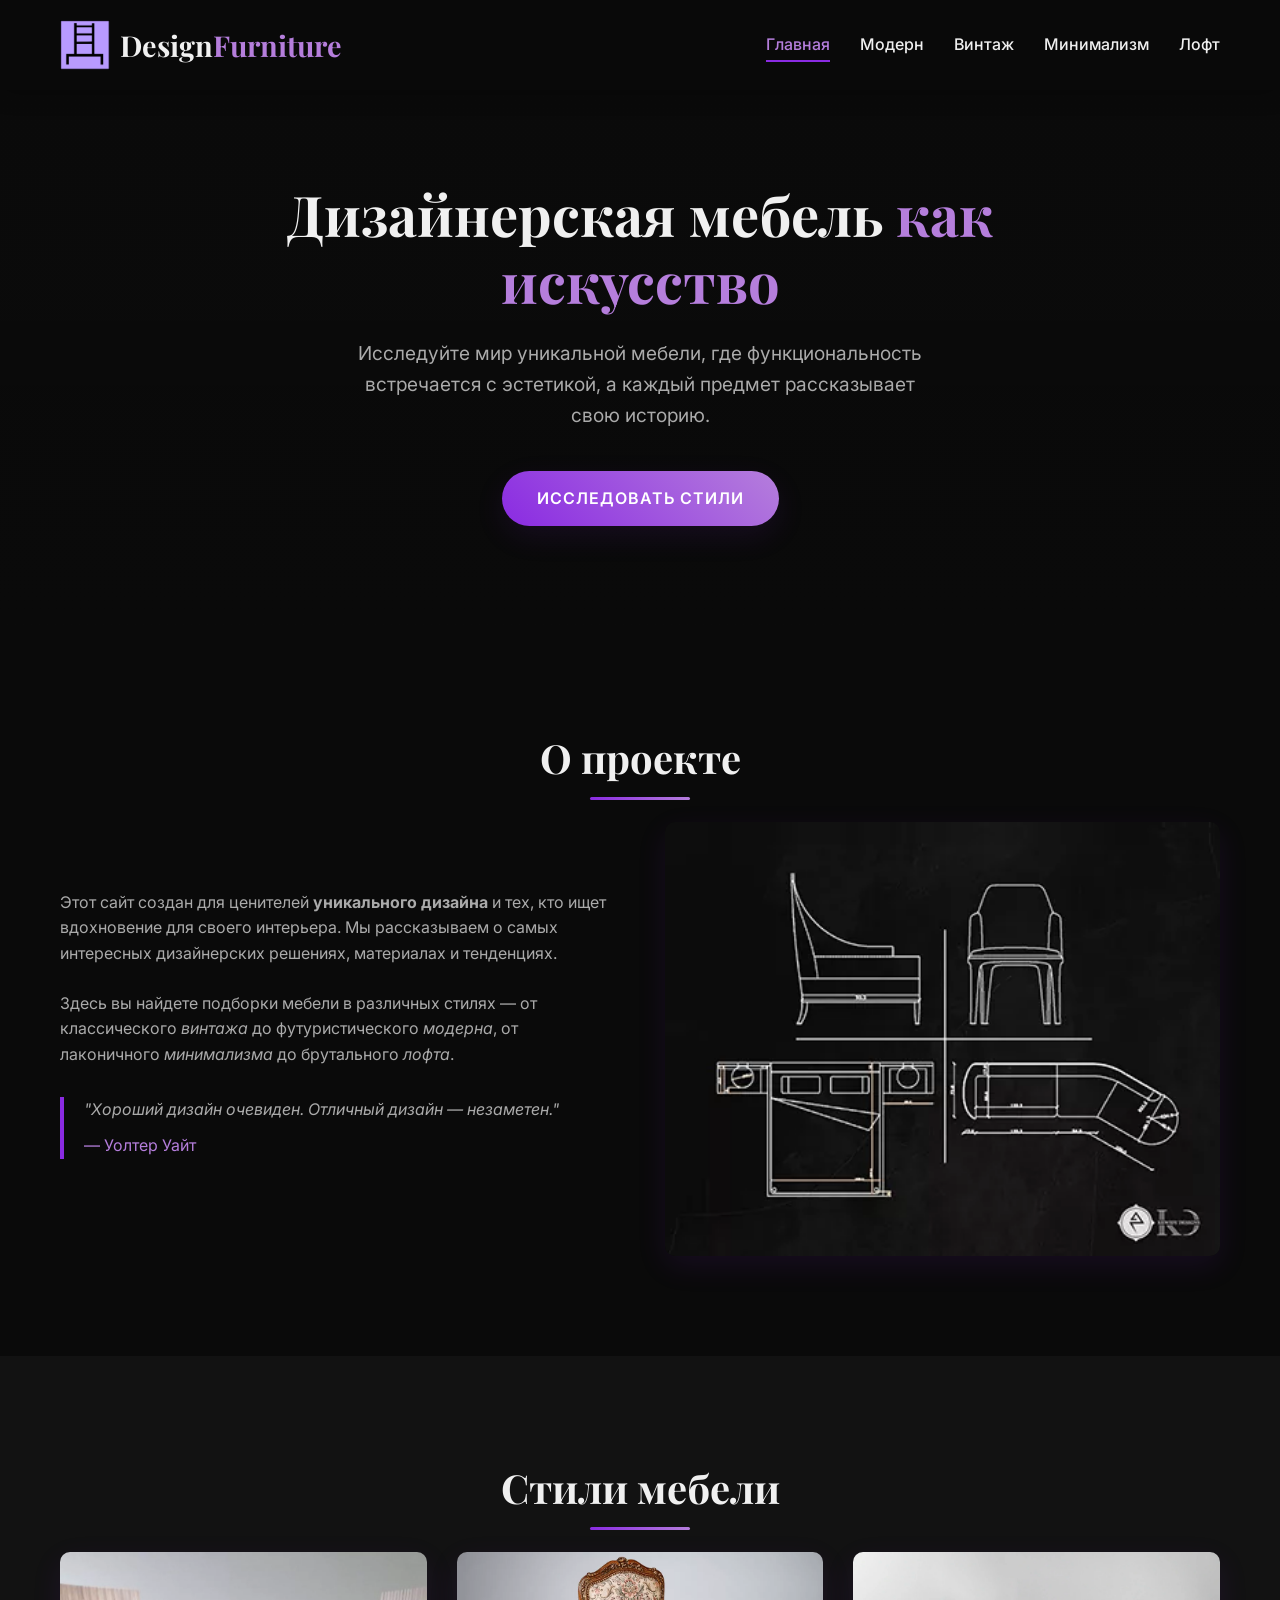
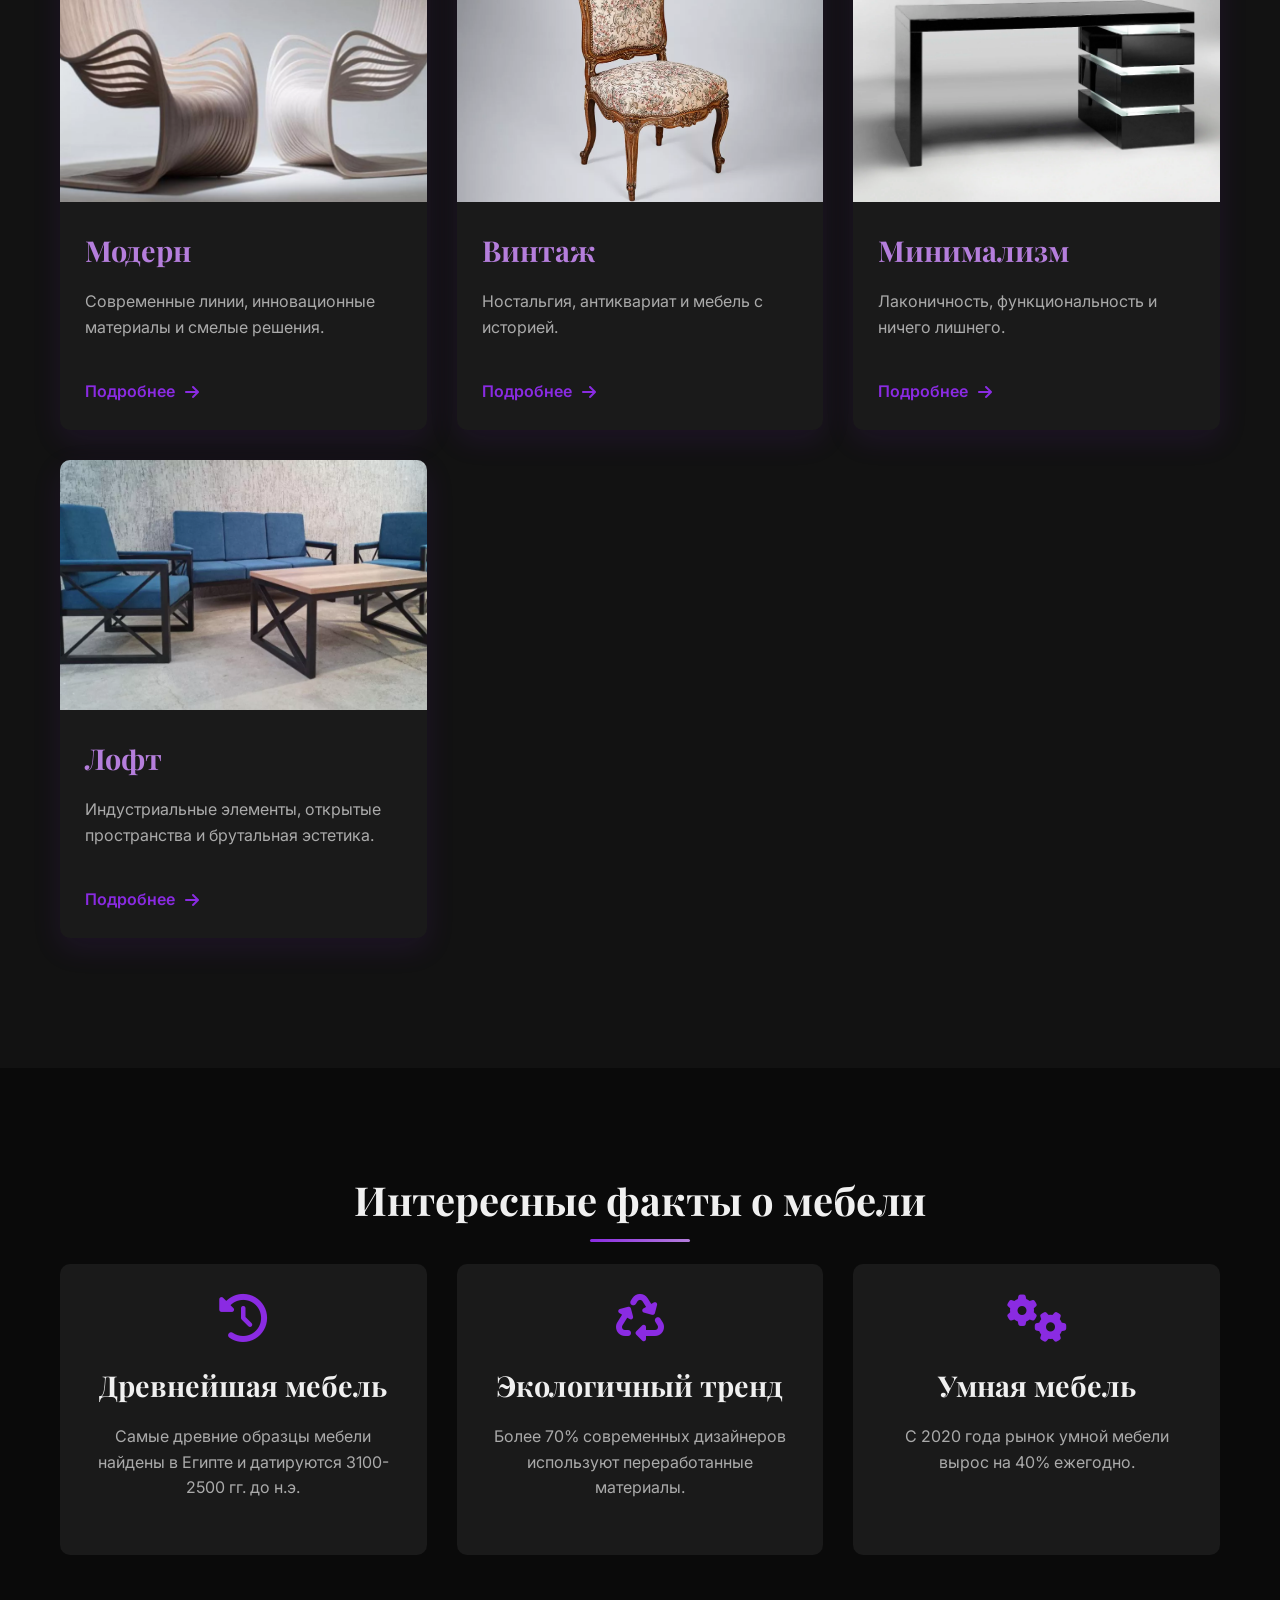
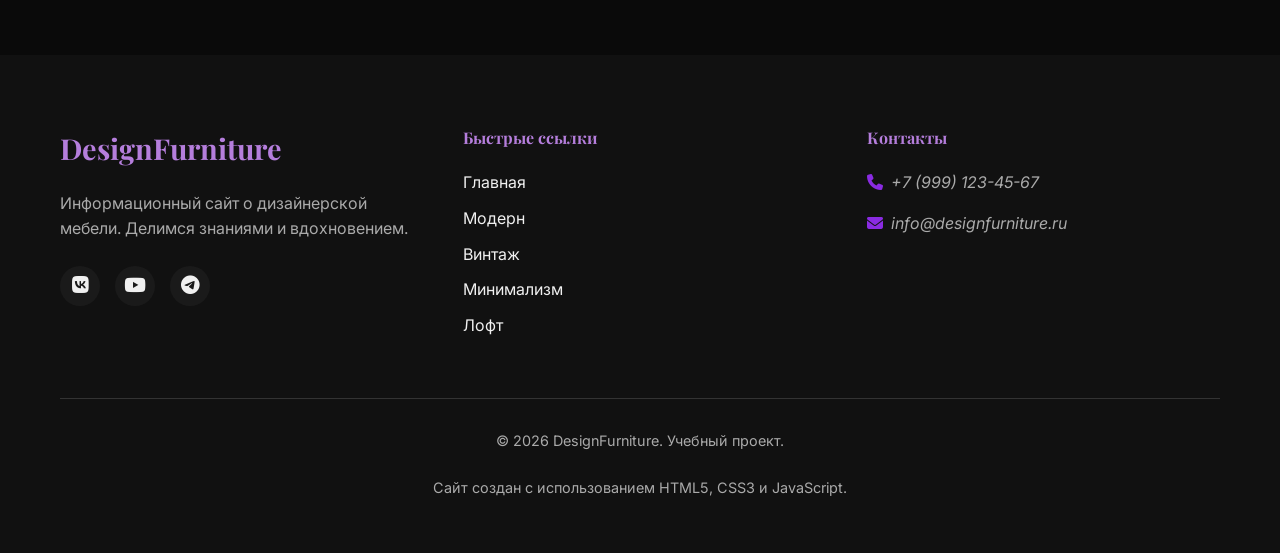
==== commit c4bc7b8e: "смена форматов" ====
--- a/index.html
+++ b/index.html
@@ -1,6 +1,6 @@
 <!DOCTYPE html>
 <html lang="ru">
-<link rel="icon" type="image/png" href="pages/assets/логотип.png">
+<link rel="icon" type="image/webp" href="pages/assets/логотип.webp">
 <head>
     <meta charset="UTF-8">
     <meta name="viewport" content="width=device-width, initial-scale=1.0">
@@ -15,7 +15,7 @@
         <div class="container">
             <div class="header-content">
                 <a href="index.html" class="logo">
-                    <img src="pages/assets/логотип.png" height="50em">
+                    <img src="pages/assets/логотип.webp" height="50em">
                     <span>Design<span class="logo-accent">Furniture</span></span>
                 </a>
                 
@@ -65,7 +65,7 @@
                         </blockquote>
                     </div>
                     <div class="about-image">
-                        <img src="pages/assets/index_project.png" alt="Процесс дизайна мебели" width="500" height="350">
+                        <img src="pages/assets/index_project.webp" alt="Процесс дизайна мебели" width="500" height="350">
                     </div>
                 </div>
             </div>
@@ -78,7 +78,7 @@
                 <div class="styles-grid">
                     <article class="style-card">
                         <div class="card-image">
-                            <img src="pages/assets/index_modern.jpg" alt="Модерн" width="400" height="250">
+                            <img src="pages/assets/index_modern.webp" alt="Модерн" width="400" height="250">
                         </div>
                         <div class="card-content">
                             <h3>Модерн</h3>
@@ -89,7 +89,7 @@
                     
                     <article class="style-card">
                         <div class="card-image">
-                            <img src="pages/assets/index_vintage.jpg" alt="Винтаж" width="400" height="250">
+                            <img src="pages/assets/index_vintage.webp" alt="Винтаж" width="400" height="250">
                         </div>
                         <div class="card-content">
                             <h3>Винтаж</h3>
@@ -113,7 +113,7 @@
                 <div class="styles-grid">
                     <article class="style-card">
                         <div class="card-image">
-                            <img src="pages/assets/index_loft.jpg" alt="Лофт" width="400" height="250">
+                            <img src="pages/assets/index_loft.webp" alt="Лофт" width="400" height="250">
                         </div>
                         <div class="card-content">
                             <h3>Лофт</h3>
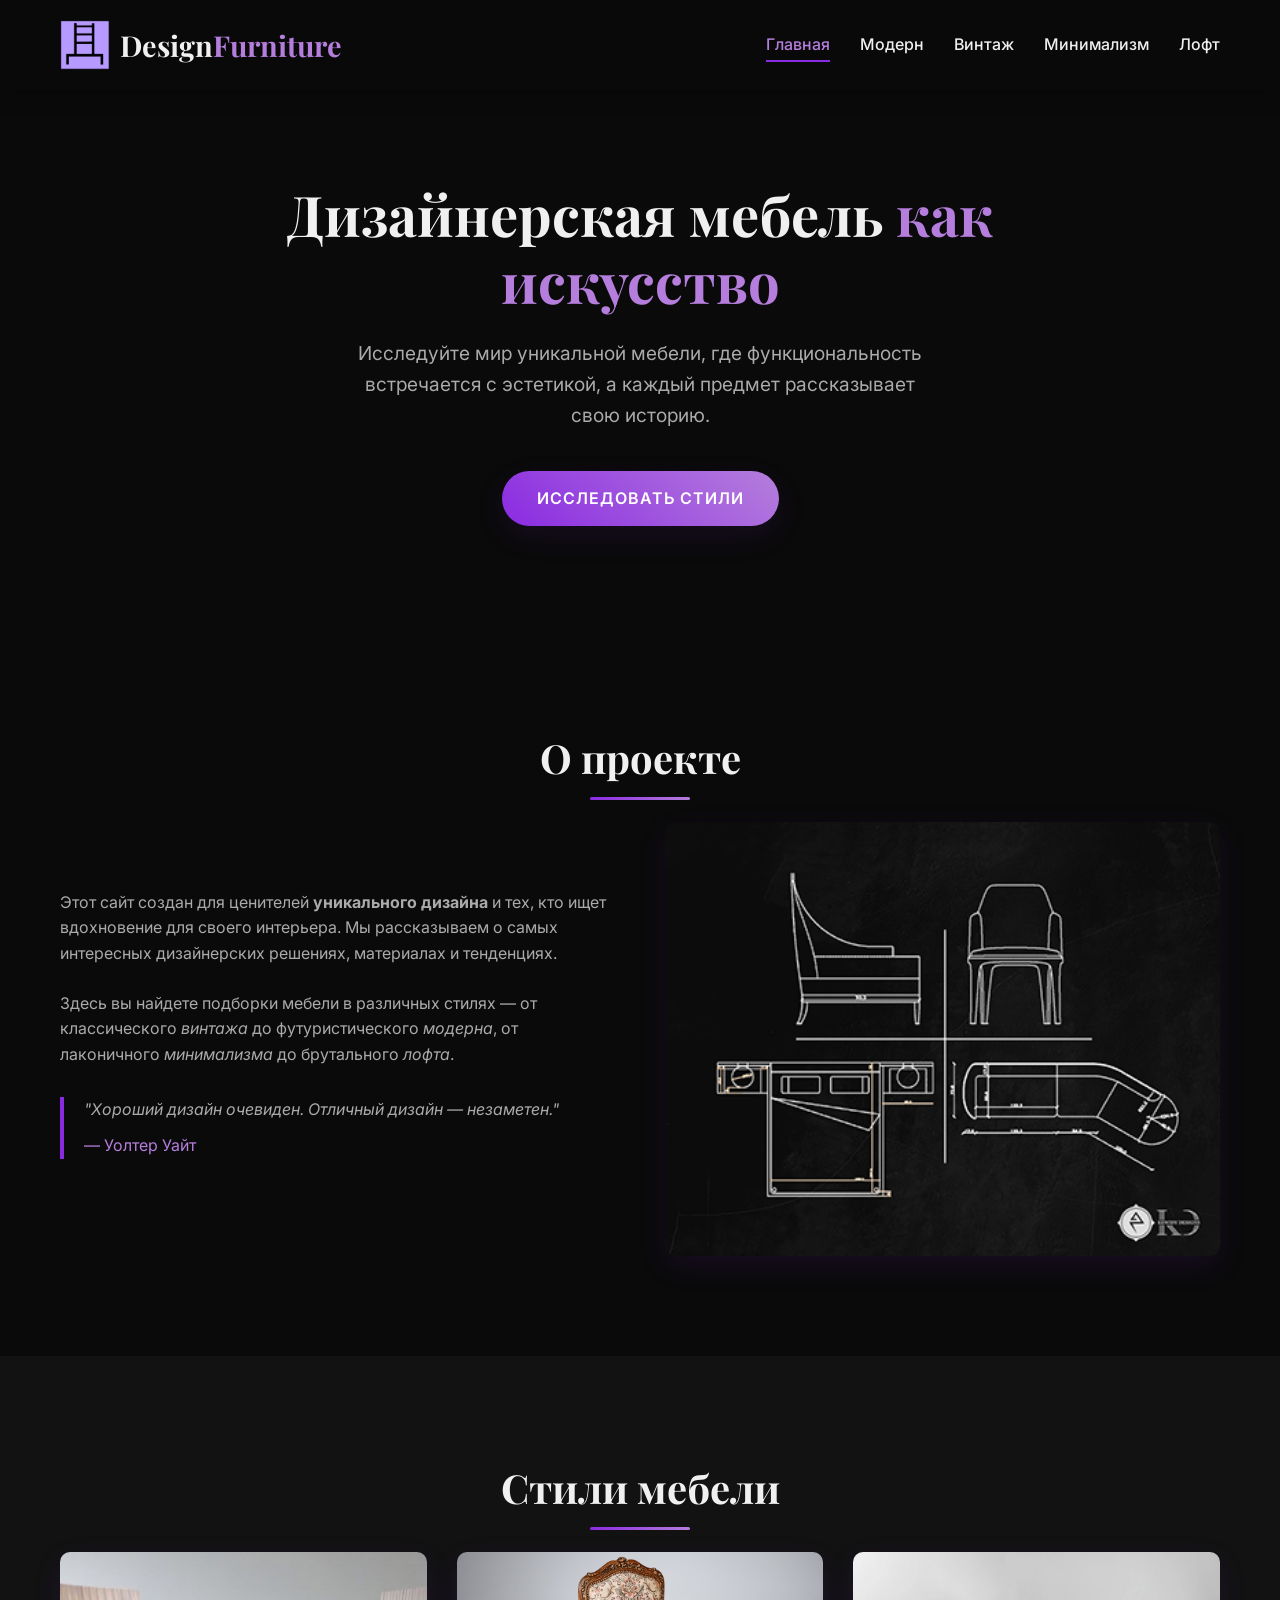
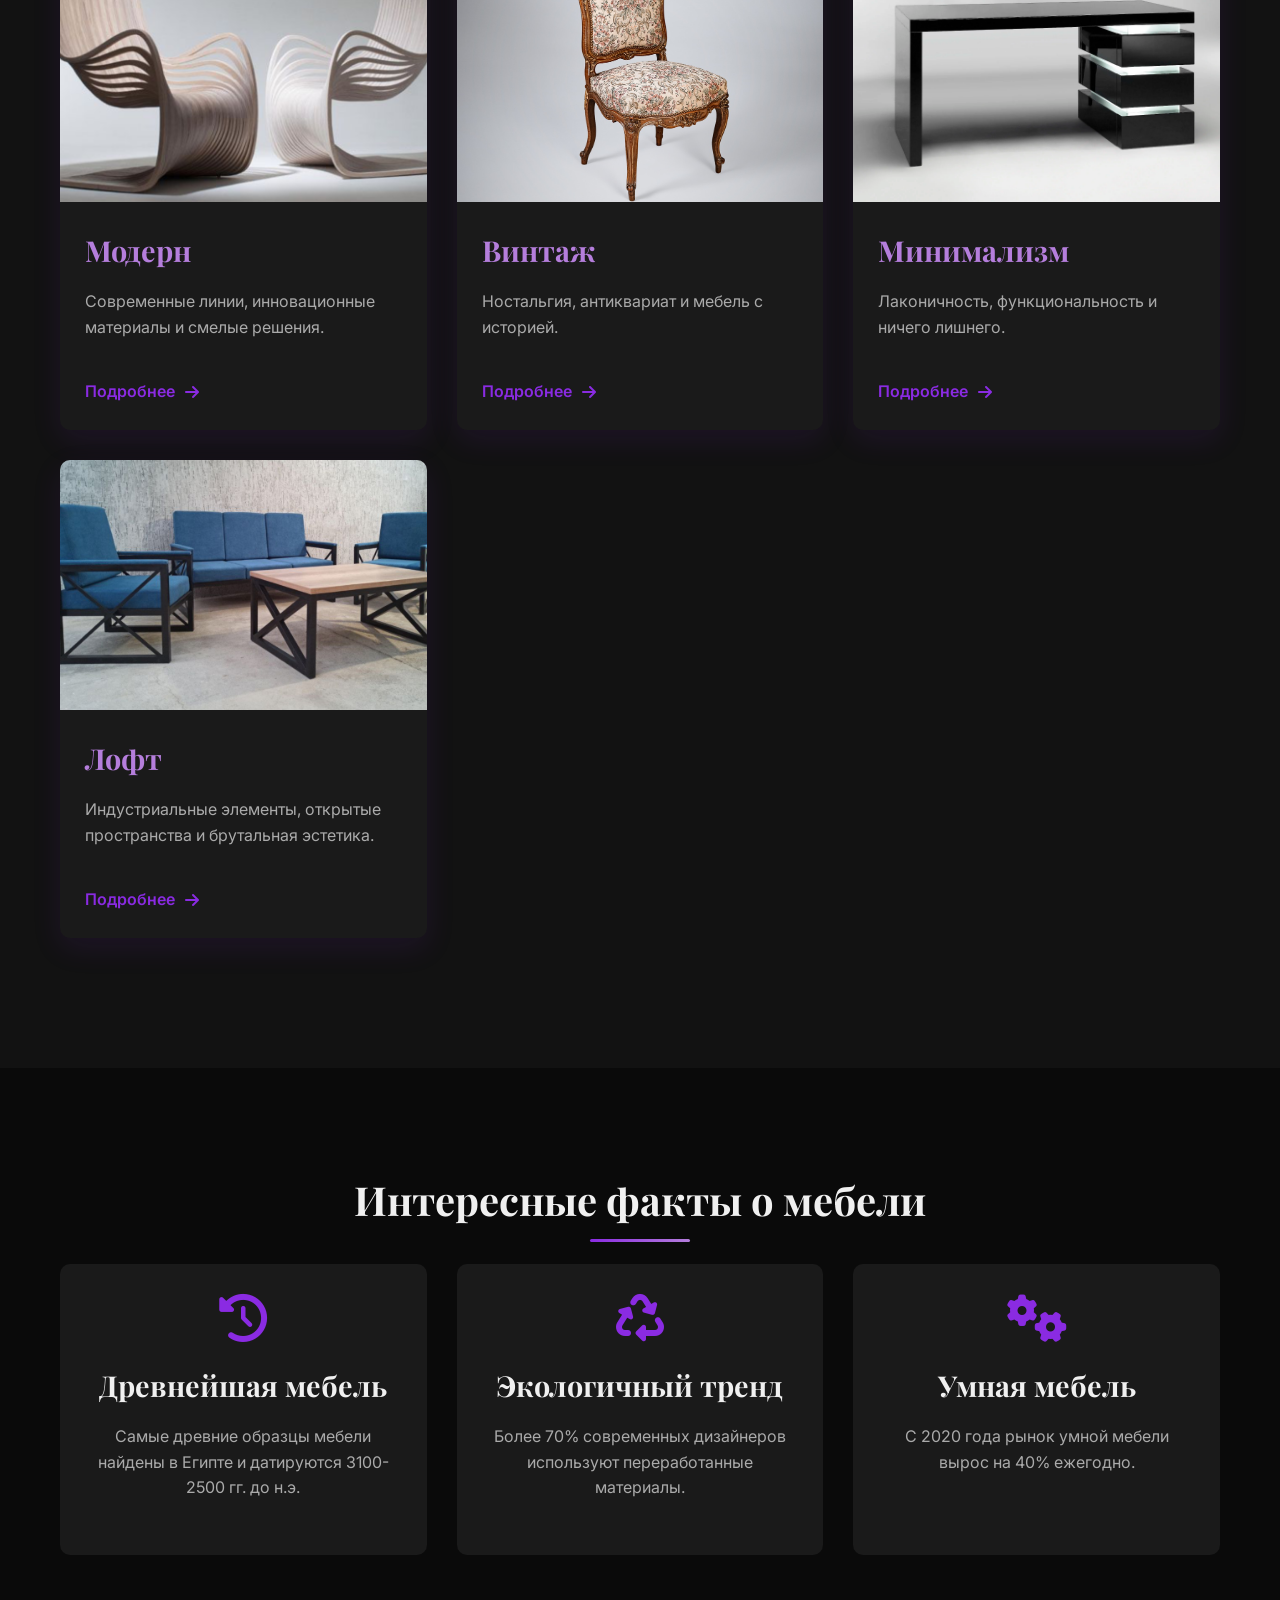
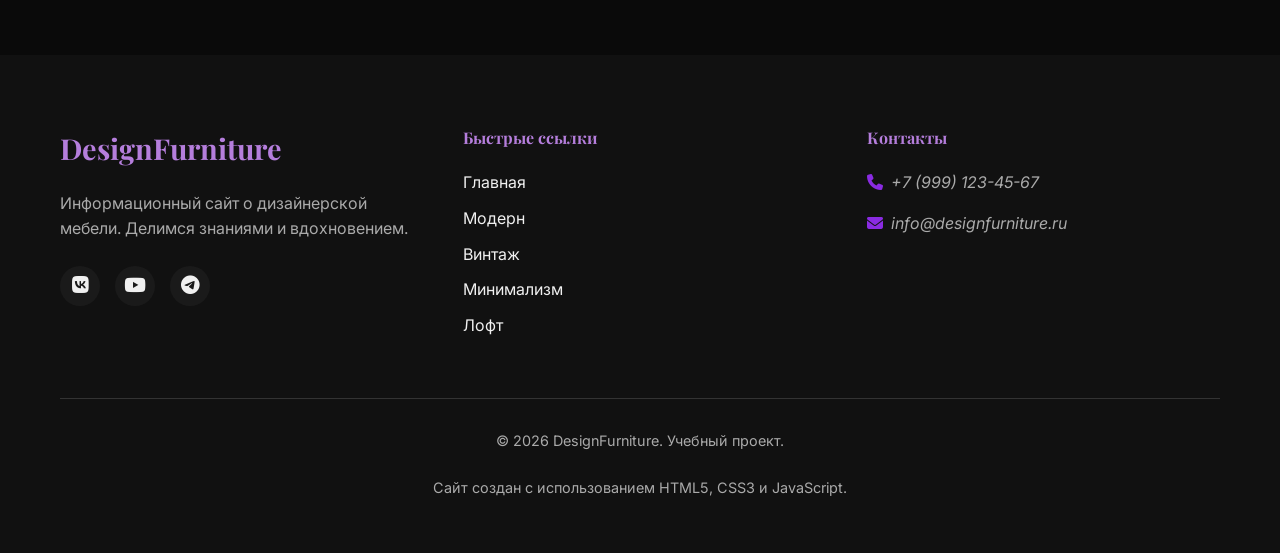
==== commit 73b3c486: "Revert "смена форматов" This reverts commit c4bc7b8e26fe26251e449dae2aaa289238af1f25." ====
--- a/index.html
+++ b/index.html
@@ -1,6 +1,6 @@
 <!DOCTYPE html>
 <html lang="ru">
-<link rel="icon" type="image/webp" href="pages/assets/логотип.webp">
+<link rel="icon" type="image/png" href="pages/assets/логотип.png">
 <head>
     <meta charset="UTF-8">
     <meta name="viewport" content="width=device-width, initial-scale=1.0">
@@ -15,7 +15,7 @@
         <div class="container">
             <div class="header-content">
                 <a href="index.html" class="logo">
-                    <img src="pages/assets/логотип.webp" height="50em">
+                    <img src="pages/assets/логотип.png" height="50em">
                     <span>Design<span class="logo-accent">Furniture</span></span>
                 </a>
                 
@@ -65,7 +65,7 @@
                         </blockquote>
                     </div>
                     <div class="about-image">
-                        <img src="pages/assets/index_project.webp" alt="Процесс дизайна мебели" width="500" height="350">
+                        <img src="pages/assets/index_project.png" alt="Процесс дизайна мебели" width="500" height="350">
                     </div>
                 </div>
             </div>
@@ -78,7 +78,7 @@
                 <div class="styles-grid">
                     <article class="style-card">
                         <div class="card-image">
-                            <img src="pages/assets/index_modern.webp" alt="Модерн" width="400" height="250">
+                            <img src="pages/assets/index_modern.jpg" alt="Модерн" width="400" height="250">
                         </div>
                         <div class="card-content">
                             <h3>Модерн</h3>
@@ -89,7 +89,7 @@
                     
                     <article class="style-card">
                         <div class="card-image">
-                            <img src="pages/assets/index_vintage.webp" alt="Винтаж" width="400" height="250">
+                            <img src="pages/assets/index_vintage.jpg" alt="Винтаж" width="400" height="250">
                         </div>
                         <div class="card-content">
                             <h3>Винтаж</h3>
@@ -113,7 +113,7 @@
                 <div class="styles-grid">
                     <article class="style-card">
                         <div class="card-image">
-                            <img src="pages/assets/index_loft.webp" alt="Лофт" width="400" height="250">
+                            <img src="pages/assets/index_loft.jpg" alt="Лофт" width="400" height="250">
                         </div>
                         <div class="card-content">
                             <h3>Лофт</h3>
